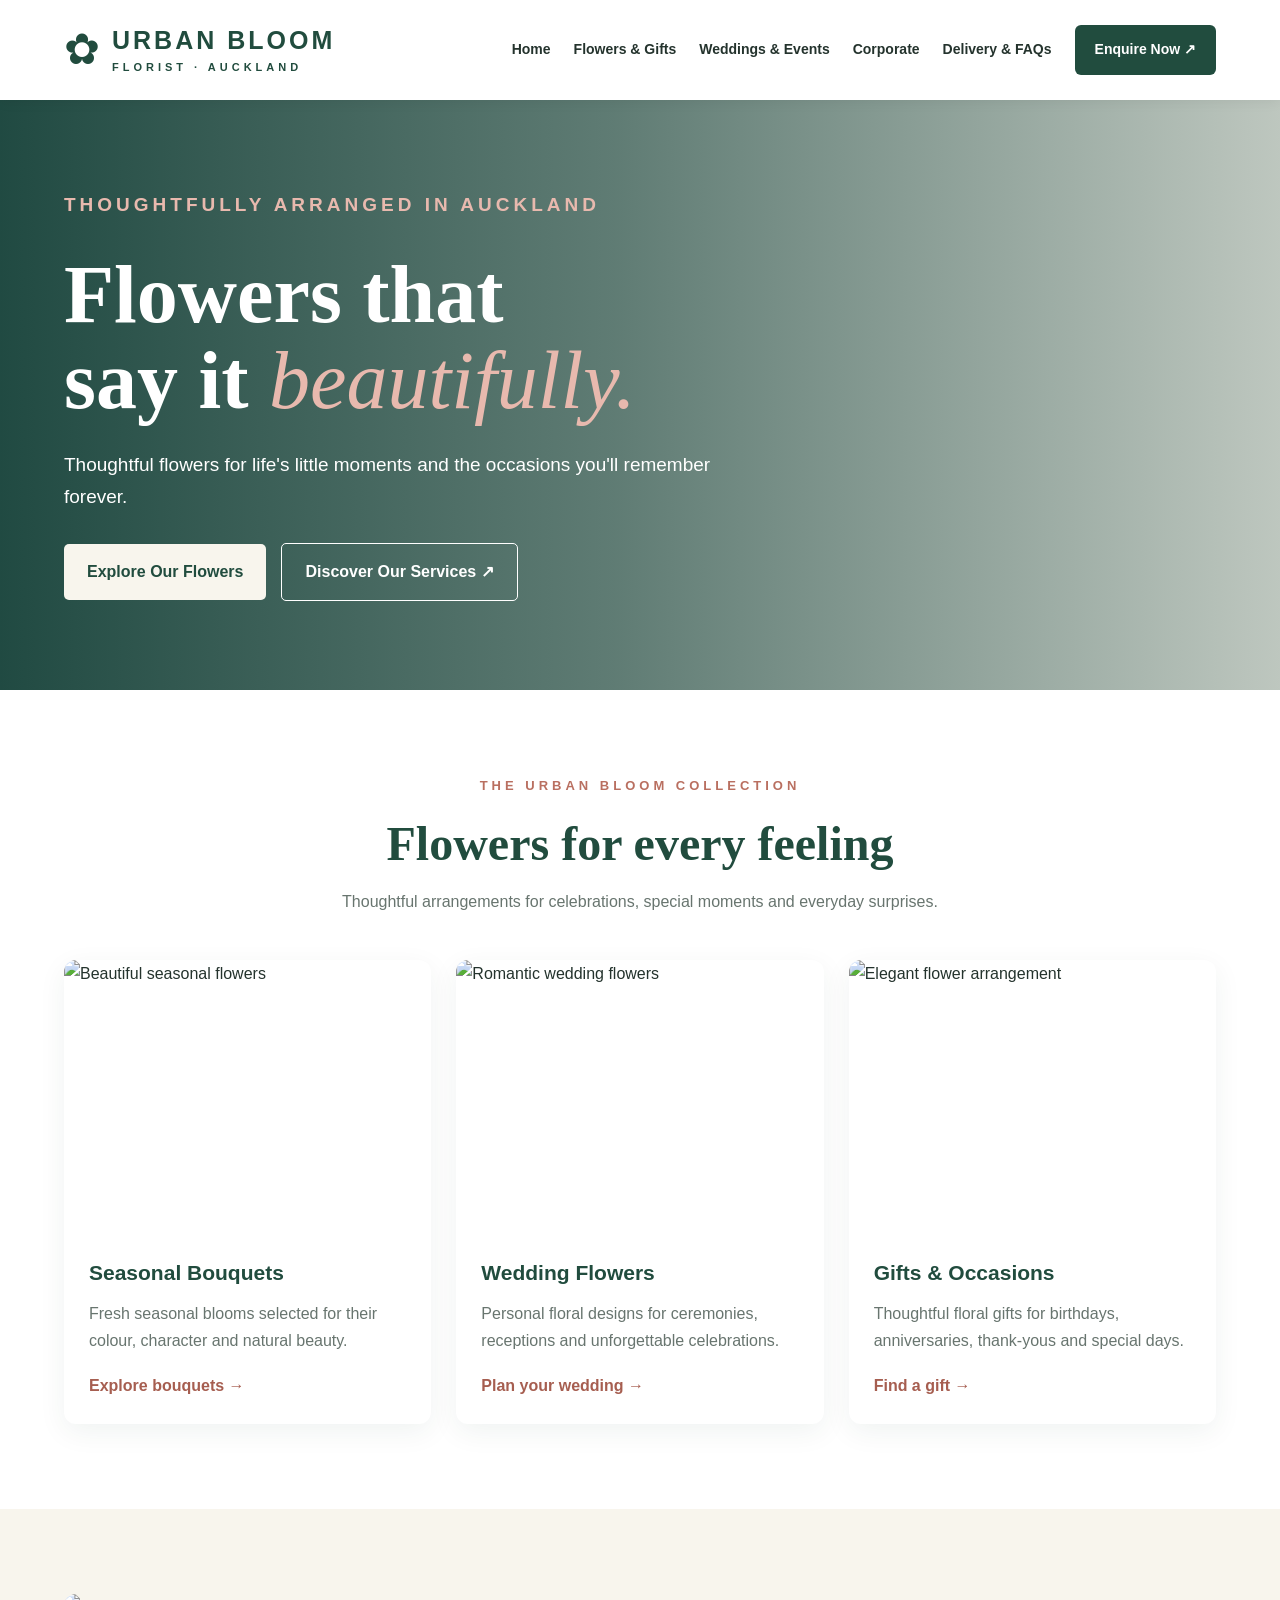
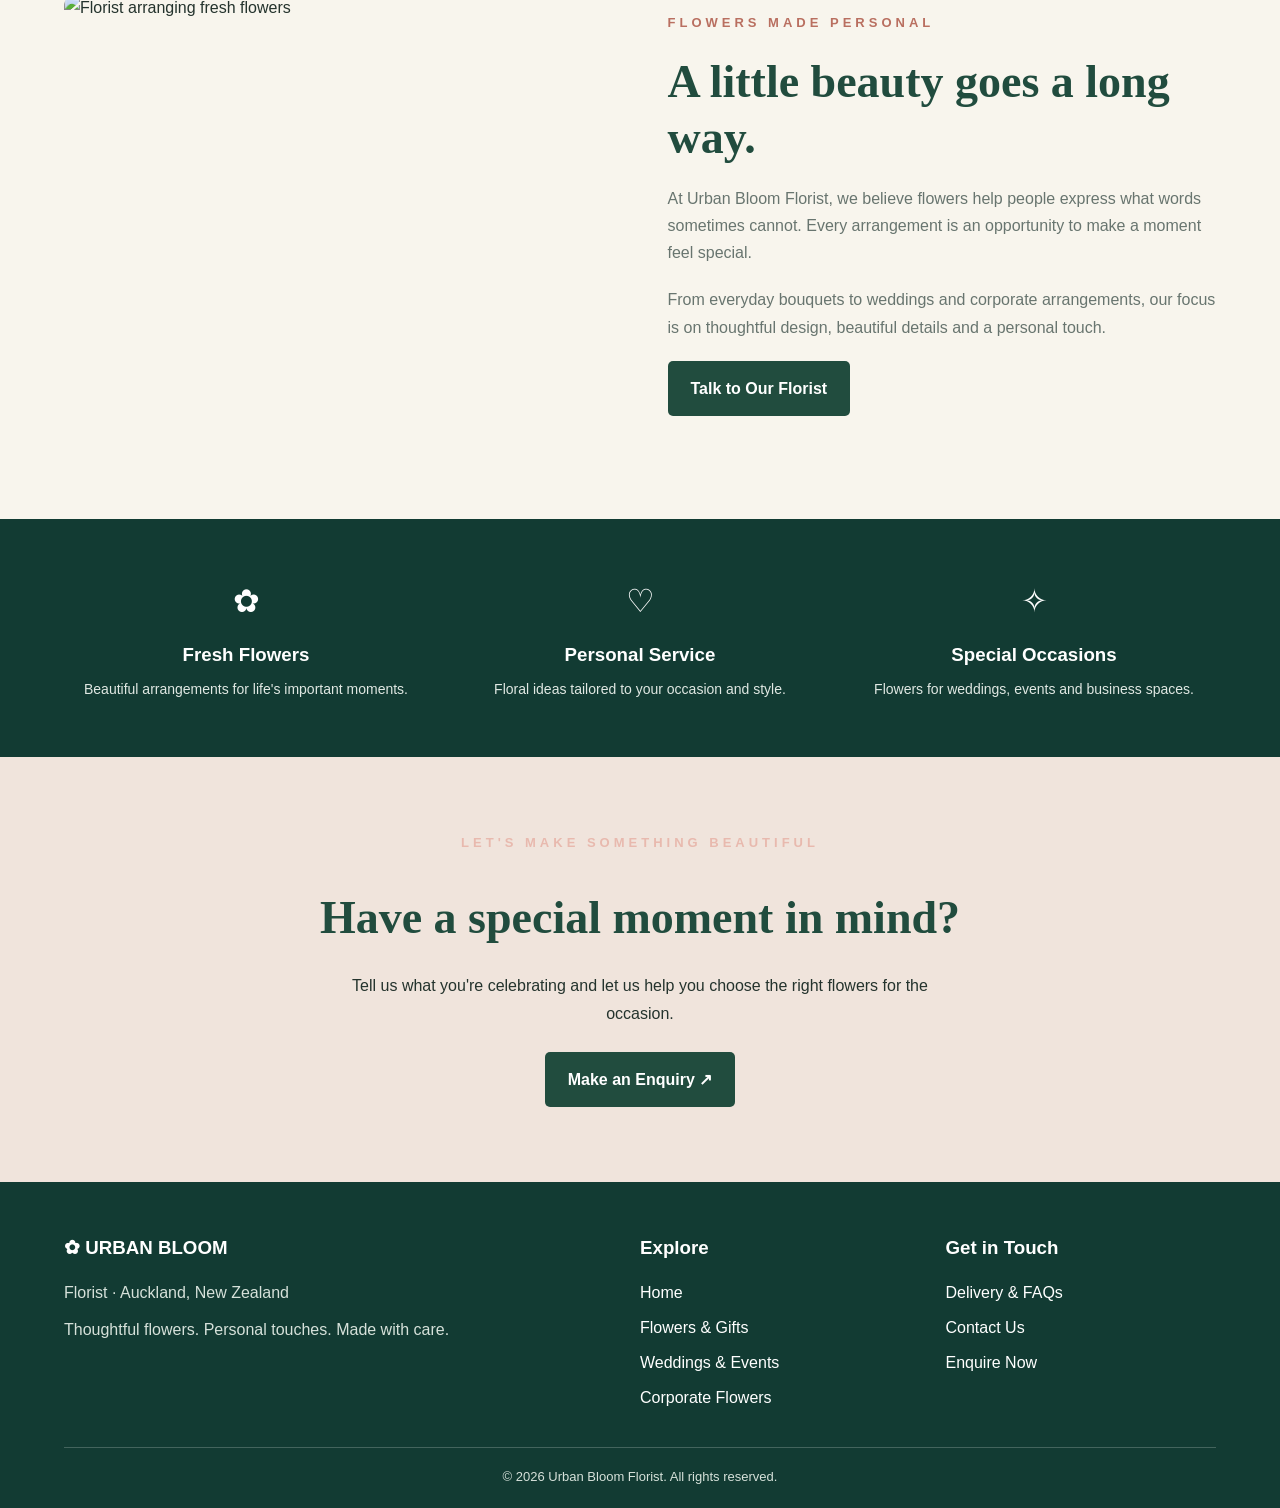
==== index.html @ 21e178bb "Initial commit: Urban Bloom Florist website" ====
<!DOCTYPE html>
<html lang="en-NZ">
<head>
  <meta charset="UTF-8">
  <meta name="viewport" content="width=device-width, initial-scale=1.0">

  <title>Urban Bloom Florist | Auckland</title>
  <meta name="description" content="Beautiful flower arrangements, wedding flowers, corporate flowers and flower delivery in Auckland.">

  <style>
    :root {
      --green: #214c3e;
      --dark: #123b33;
      --cream: #f8f5ed;
      --pink: #e8b9ae;
      --text: #24332d;
      --white: #ffffff;
    }

    * {
      box-sizing: border-box;
      margin: 0;
      padding: 0;
    }

    html {
      scroll-behavior: smooth;
    }

    body {
      font-family: Arial, Helvetica, sans-serif;
      color: var(--text);
      background: var(--cream);
      line-height: 1.7;
    }

    a {
      color: inherit;
      text-decoration: none;
    }

    img {
      display: block;
      width: 100%;
      object-fit: cover;
    }

    .container {
      width: min(1180px, 90%);
      margin: auto;
    }

    /* HEADER */

    .site-header {
      background: var(--white);
      position: sticky;
      top: 0;
      z-index: 1000;
      box-shadow: 0 2px 12px #00000010;
    }

    .header-inner {
      min-height: 100px;
      display: flex;
      align-items: center;
      justify-content: space-between;
      gap: 25px;
    }

    .brand {
      display: flex;
      align-items: center;
      gap: 12px;
      color: var(--green);
      flex-shrink: 0;
    }

    .brand-mark {
      font-size: 43px;
    }

    .brand-name {
      display: block;
      font-size: 25px;
      font-weight: 800;
      letter-spacing: 3px;
      line-height: 1.4;
    }

    .brand-tagline {
      display: block;
      font-size: 11px;
      letter-spacing: 4px;
      font-weight: bold;
    }

    .main-nav {
      display: flex;
      align-items: center;
      gap: 23px;
    }

    .main-nav a {
      font-weight: 600;
      font-size: 14px;
      transition: color 0.2s;
    }

    .main-nav a:hover {
      color: #b96f60;
    }

    .nav-cta {
      background: var(--green);
      color: white !important;
      padding: 13px 20px;
      border-radius: 6px;
    }

    .menu-toggle {
      display: none;
      border: 1px solid #ddd;
      background: white;
      color: var(--green);
      font-size: 27px;
      padding: 5px 14px;
      border-radius: 6px;
      cursor: pointer;
    }

    /* HERO */

    .hero {
      min-height: 590px;
      display: flex;
      align-items: center;
      color: white;
      background:
        linear-gradient(90deg, #103d35ed 0%, #103d35a8 48%, #103d3540 100%),
        url("https://images.unsplash.com/photo-1490750967868-88aa4486c946?auto=format&fit=crop&w=2000&q=85")
        center 55% / cover no-repeat;
    }

    .hero-content {
      max-width: 850px;
      padding: 85px 0;
    }

    .eyebrow {
      color: var(--pink);
      font-size: 13px;
      font-weight: bold;
      letter-spacing: 4px;
      text-transform: uppercase;
      margin-bottom: 18px;
    }

    .hero h1 {
      font-family: Georgia, "Times New Roman", serif;
      font-size: clamp(43px, 6.5vw, 82px);
      line-height: 1.05;
      margin-bottom: 25px;
      max-width: 850px;
    }

    .hero h1 em {
      color: var(--pink);
      font-weight: normal;
    }

    .hero p {
      max-width: 650px;
      font-size: 19px;
      margin-bottom: 30px;
    }

    .button-row {
      display: flex;
      flex-wrap: wrap;
      gap: 15px;
      align-items: center;
    }

    .button {
      display: inline-block;
      padding: 14px 23px;
      border-radius: 5px;
      font-weight: bold;
      transition: transform 0.2s, opacity 0.2s;
    }

    .button:hover {
      transform: translateY(-2px);
      opacity: 0.9;
    }

    .button-light {
      background: var(--cream);
      color: var(--green);
    }

    .button-green {
      background: var(--green);
      color: white;
    }

    .button-outline {
      color: white;
      border: 1px solid white;
    }

    /* GENERAL SECTIONS */

    .section {
      padding: 85px 0;
    }

    .section-white {
      background: white;
    }

    .section-heading {
      text-align: center;
      max-width: 700px;
      margin: 0 auto 45px;
    }

    .section-heading .eyebrow {
      color: #b96f60;
    }

    .section-heading h2 {
      font-family: Georgia, "Times New Roman", serif;
      font-size: clamp(32px, 4vw, 48px);
      line-height: 1.2;
      margin-bottom: 15px;
      color: var(--green);
    }

    .section-heading p {
      color: #68756f;
    }

    /* FLOWER CARDS */

    .card-grid {
      display: grid;
      grid-template-columns: repeat(3, minmax(0, 1fr));
      gap: 25px;
    }

    .flower-card {
      background: white;
      border-radius: 12px;
      overflow: hidden;
      box-shadow: 0 8px 28px #123b3310;
      transition: transform 0.2s;
    }

    .flower-card:hover {
      transform: translateY(-5px);
    }

    .flower-card img {
      height: 270px;
    }

    .card-content {
      padding: 25px;
    }

    .card-content h3 {
      color: var(--green);
      font-size: 21px;
      margin-bottom: 9px;
    }

    .card-content p {
      color: #68756f;
      margin-bottom: 18px;
    }

    .text-link {
      color: #a65e50;
      font-weight: bold;
    }

    /* ABOUT SECTION */

    .about-grid {
      display: grid;
      grid-template-columns: 1fr 1fr;
      align-items: center;
      gap: 55px;
    }

    .about-image {
      height: 440px;
      border-radius: 12px;
    }

    .about-copy .eyebrow {
      color: #b96f60;
    }

    .about-copy h2 {
      color: var(--green);
      font-family: Georgia, "Times New Roman", serif;
      font-size: clamp(32px, 4vw, 46px);
      line-height: 1.2;
      margin-bottom: 20px;
    }

    .about-copy p {
      margin-bottom: 20px;
      color: #68756f;
    }

    /* SERVICE STRIP */

    .service-strip {
      background: var(--dark);
      color: white;
      padding: 55px 0;
    }

    .service-grid {
      display: grid;
      grid-template-columns: repeat(3, 1fr);
      gap: 30px;
      text-align: center;
    }

    .service-item span {
      display: block;
      font-size: 32px;
      margin-bottom: 10px;
    }

    .service-item h3 {
      margin-bottom: 8px;
    }

    .service-item p {
      color: #e0e8e3;
      font-size: 14px;
    }

    /* CALL TO ACTION */

    .cta {
      text-align: center;
      padding: 75px 20px;
      background: #f0e4dc;
    }

    .cta h2 {
      font-family: Georgia, "Times New Roman", serif;
      color: var(--green);
      font-size: clamp(32px, 4vw, 46px);
      margin-bottom: 15px;
    }

    .cta p {
      margin: 0 auto 25px;
      max-width: 600px;
    }

    /* FOOTER */

    .footer {
      background: #123b33;
      color: white;
      padding: 50px 0 20px;
    }

    .footer-grid {
      display: grid;
      grid-template-columns: 2fr 1fr 1fr;
      gap: 35px;
      margin-bottom: 35px;
    }

    .footer h3 {
      margin-bottom: 15px;
    }

    .footer p {
      color: #d6e1da;
      margin-bottom: 10px;
    }

    .footer-links {
      display: flex;
      flex-direction: column;
      gap: 8px;
    }

    .footer a:hover {
      color: var(--pink);
    }

    .footer-bottom {
      border-top: 1px solid #ffffff35;
      padding-top: 18px;
      text-align: center;
      color: #d6e1da;
      font-size: 13px;
    }

    /* MOBILE NAVIGATION */

    @media (max-width: 1000px) {
      .header-inner {
        min-height: 85px;
      }

      .brand-name {
        font-size: 21px;
      }

      .menu-toggle {
        display: block;
      }

      .main-nav {
        display: none;
        position: absolute;
        top: 100%;
        left: 0;
        width: 100%;
        background: white;
        padding: 20px 5%;
        box-shadow: 0 10px 20px #00000012;
        flex-direction: column;
        align-items: stretch;
        gap: 0;
      }

      .main-nav.is-open {
        display: flex;
      }

      .main-nav a {
        padding: 14px 0;
        border-bottom: 1px solid #e2e6e1;
      }

      .main-nav .nav-cta {
        text-align: center;
        margin-top: 12px;
        padding: 13px;
      }

      .card-grid {
        grid-template-columns: repeat(2, minmax(0, 1fr));
      }
    }

    @media (max-width: 650px) {
      .container {
        width: 90%;
      }

      .brand-mark {
        font-size: 34px;
      }

      .brand-name {
        font-size: 17px;
        letter-spacing: 2px;
      }

      .brand-tagline {
        font-size: 9px;
        letter-spacing: 2px;
      }

      .hero {
        min-height: 570px;
        background-position: 58% center;
      }

      .hero-content {
        padding: 65px 0;
      }

      .hero p {
        font-size: 16px;
      }

      .button-row {
        align-items: stretch;
        flex-direction: column;
      }

      .button-row .button {
        text-align: center;
      }

      .section {
        padding: 60px 0;
      }

      .card-grid,
      .about-grid,
      .service-grid,
      .footer-grid {
        grid-template-columns: 1fr;
      }

      .flower-card img {
        height: 260px;
      }

      .about-image {
        height: 300px;
      }

      .service-grid {
        gap: 35px;
      }

      .footer-grid {
        gap: 25px;
      }
    }
  </style>
</head>

<body>

  <!-- HEADER AND PAGE LINKS -->

  <header class="site-header">
    <div class="container header-inner">

      <a class="brand" href="index.html" aria-label="Urban Bloom home">
        <span class="brand-mark">✿</span>
        <span>
          <span class="brand-name">URBAN BLOOM</span>
          <span class="brand-tagline">FLORIST · AUCKLAND</span>
        </span>
      </a>

      <button
        class="menu-toggle"
        id="menu-toggle"
        aria-label="Open navigation"
        aria-expanded="false"
        aria-controls="main-nav">
        ☰
      </button>

      <nav class="main-nav" id="main-nav">
        <a href="index.html">Home</a>
        <a href="flowers.html">Flowers &amp; Gifts</a>
        <a href="weddings.html">Weddings &amp; Events</a>
        <a href="corporate.html">Corporate</a>
        <a href="contact.html">Delivery &amp; FAQs</a>
        <a class="nav-cta" href="contact.html">Enquire Now ↗</a>
      </nav>

    </div>
  </header>

  <main>

    <!-- HERO -->

    <section class="hero">
      <div class="container">
        <div class="hero-content">
          <p class="eyebrow">Thoughtfully arranged in Auckland</p>

          <h1>Flowers that<br>say it <em>beautifully.</em></h1>

          <p>
            Thoughtful flowers for life's little moments and
            the occasions you'll remember forever.
          </p>

          <div class="button-row">
            <a class="button button-light" href="flowers.html">
              Explore Our Flowers
            </a>

            <a class="button button-outline" href="weddings.html">
              Discover Our Services ↗
            </a>
          </div>
        </div>
      </div>
    </section>

    <!-- FLOWER COLLECTION -->

    <section class="section section-white" id="collection">
      <div class="container">

        <div class="section-heading">
          <p class="eyebrow">The Urban Bloom Collection</p>
          <h2>Flowers for every feeling</h2>
          <p>
            Thoughtful arrangements for celebrations,
            special moments and everyday surprises.
          </p>
        </div>

        <div class="card-grid">

          <article class="flower-card">
            <img
              src="https://images.unsplash.com/photo-1490750967868-88aa4486c946?auto=format&fit=crop&w=800&q=80"
              alt="Beautiful seasonal flowers"
              loading="lazy">

            <div class="card-content">
              <h3>Seasonal Bouquets</h3>
              <p>
                Fresh seasonal blooms selected for their
                colour, character and natural beauty.
              </p>
              <a class="text-link" href="flowers.html">
                Explore bouquets →
              </a>
            </div>
          </article>

          <article class="flower-card">
            <img
              src="https://images.unsplash.com/photo-1523438885200-e635ba2c371e?auto=format&fit=crop&w=800&q=80"
              alt="Romantic wedding flowers"
              loading="lazy">

            <div class="card-content">
              <h3>Wedding Flowers</h3>
              <p>
                Personal floral designs for ceremonies,
                receptions and unforgettable celebrations.
              </p>
              <a class="text-link" href="weddings.html">
                Plan your wedding →
              </a>
            </div>
          </article>

          <article class="flower-card">
            <img
              src="https://images.unsplash.com/photo-1563241527-3004b7be0ffd?auto=format&fit=crop&w=800&q=80"
              alt="Elegant flower arrangement"
              loading="lazy">

            <div class="card-content">
              <h3>Gifts &amp; Occasions</h3>
              <p>
                Thoughtful floral gifts for birthdays,
                anniversaries, thank-yous and special days.
              </p>
              <a class="text-link" href="flowers.html">
                Find a gift →
              </a>
            </div>
          </article>

        </div>
      </div>
    </section>

    <!-- ABOUT -->

    <section class="section">
      <div class="container about-grid">

        <img
          class="about-image"
          src="https://images.unsplash.com/photo-1457089328109-e5d9bd499191?auto=format&fit=crop&w=1000&q=80"
          alt="Florist arranging fresh flowers"
          loading="lazy">

        <div class="about-copy">
          <p class="eyebrow">Flowers made personal</p>

          <h2>A little beauty goes a long way.</h2>

          <p>
            At Urban Bloom Florist, we believe flowers
            help people express what words sometimes cannot.
            Every arrangement is an opportunity to make
            a moment feel special.
          </p>

          <p>
            From everyday bouquets to weddings and
            corporate arrangements, our focus is on
            thoughtful design, beautiful details and
            a personal touch.
          </p>

          <a class="button button-green" href="contact.html">
            Talk to Our Florist
          </a>
        </div>

      </div>
    </section>

    <!-- SERVICES -->

    <section class="service-strip">
      <div class="container service-grid">

        <div class="service-item">
          <span>✿</span>
          <h3>Fresh Flowers</h3>
          <p>Beautiful arrangements for life's important moments.</p>
        </div>

        <div class="service-item">
          <span>♡</span>
          <h3>Personal Service</h3>
          <p>Floral ideas tailored to your occasion and style.</p>
        </div>

        <div class="service-item">
          <span>✧</span>
          <h3>Special Occasions</h3>
          <p>Flowers for weddings, events and business spaces.</p>
        </div>

      </div>
    </section>

    <!-- ENQUIRY -->

    <section class="cta">
      <div class="container">
        <p class="eyebrow">Let's make something beautiful</p>
        <h2>Have a special moment in mind?</h2>
        <p>
          Tell us what you're celebrating and let us help
          you choose the right flowers for the occasion.
        </p>
        <a class="button button-green" href="contact.html">
          Make an Enquiry ↗
        </a>
      </div>
    </section>

  </main>

  <!-- FOOTER -->

  <footer class="footer">
    <div class="container">

      <div class="footer-grid">

        <div>
          <h3>✿ URBAN BLOOM</h3>
          <p>Florist · Auckland, New Zealand</p>
          <p>Thoughtful flowers. Personal touches. Made with care.</p>
        </div>

        <div>
          <h3>Explore</h3>
          <div class="footer-links">
            <a href="index.html">Home</a>
            <a href="flowers.html">Flowers &amp; Gifts</a>
            <a href="weddings.html">Weddings &amp; Events</a>
            <a href="corporate.html">Corporate Flowers</a>
          </div>
        </div>

        <div>
          <h3>Get in Touch</h3>
          <div class="footer-links">
            <a href="contact.html">Delivery &amp; FAQs</a>
            <a href="contact.html">Contact Us</a>
            <a href="contact.html">Enquire Now</a>
          </div>
        </div>

      </div>

      <div class="footer-bottom">
        © <span id="current-year">2026</span> Urban Bloom Florist.
        All rights reserved.
      </div>

    </div>
  </footer>

  <!-- MENU JAVASCRIPT -->

  <script>
    const menuButton = document.getElementById("menu-toggle");
    const navigation = document.getElementById("main-nav");

    menuButton.addEventListener("click", function () {
      const isOpen = navigation.classList.toggle("is-open");

      menuButton.setAttribute("aria-expanded", String(isOpen));
      menuButton.setAttribute(
        "aria-label",
        isOpen ? "Close navigation" : "Open navigation"
      );
      menuButton.textContent = isOpen ? "✕" : "☰";
    });

    navigation.querySelectorAll("a").forEach(function (link) {
      link.addEventListener("click", function () {
        navigation.classList.remove("is-open");
        menuButton.setAttribute("aria-expanded", "false");
        menuButton.setAttribute("aria-label", "Open navigation");
        menuButton.textContent = "☰";
      });
    });

    document.getElementById("current-year").textContent =
      new Date().getFullYear();
  </script>

</body>
</html>
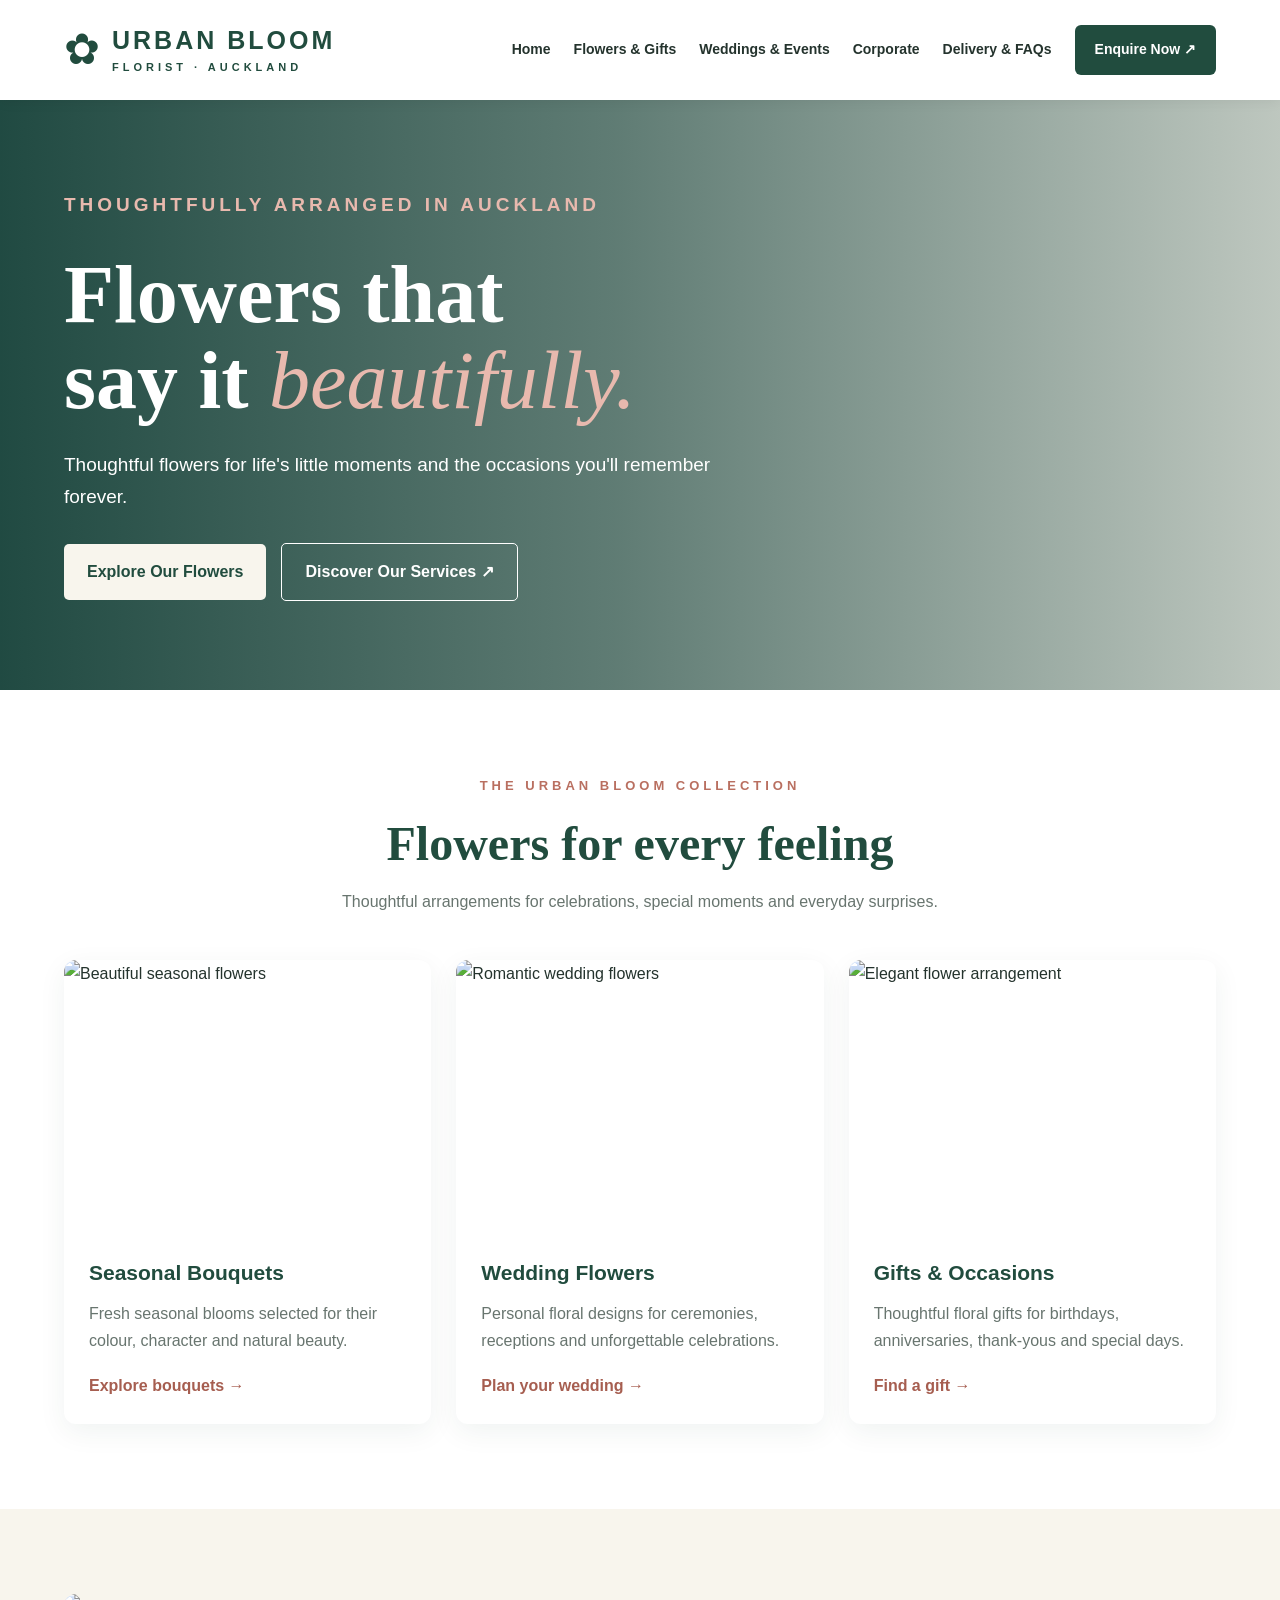
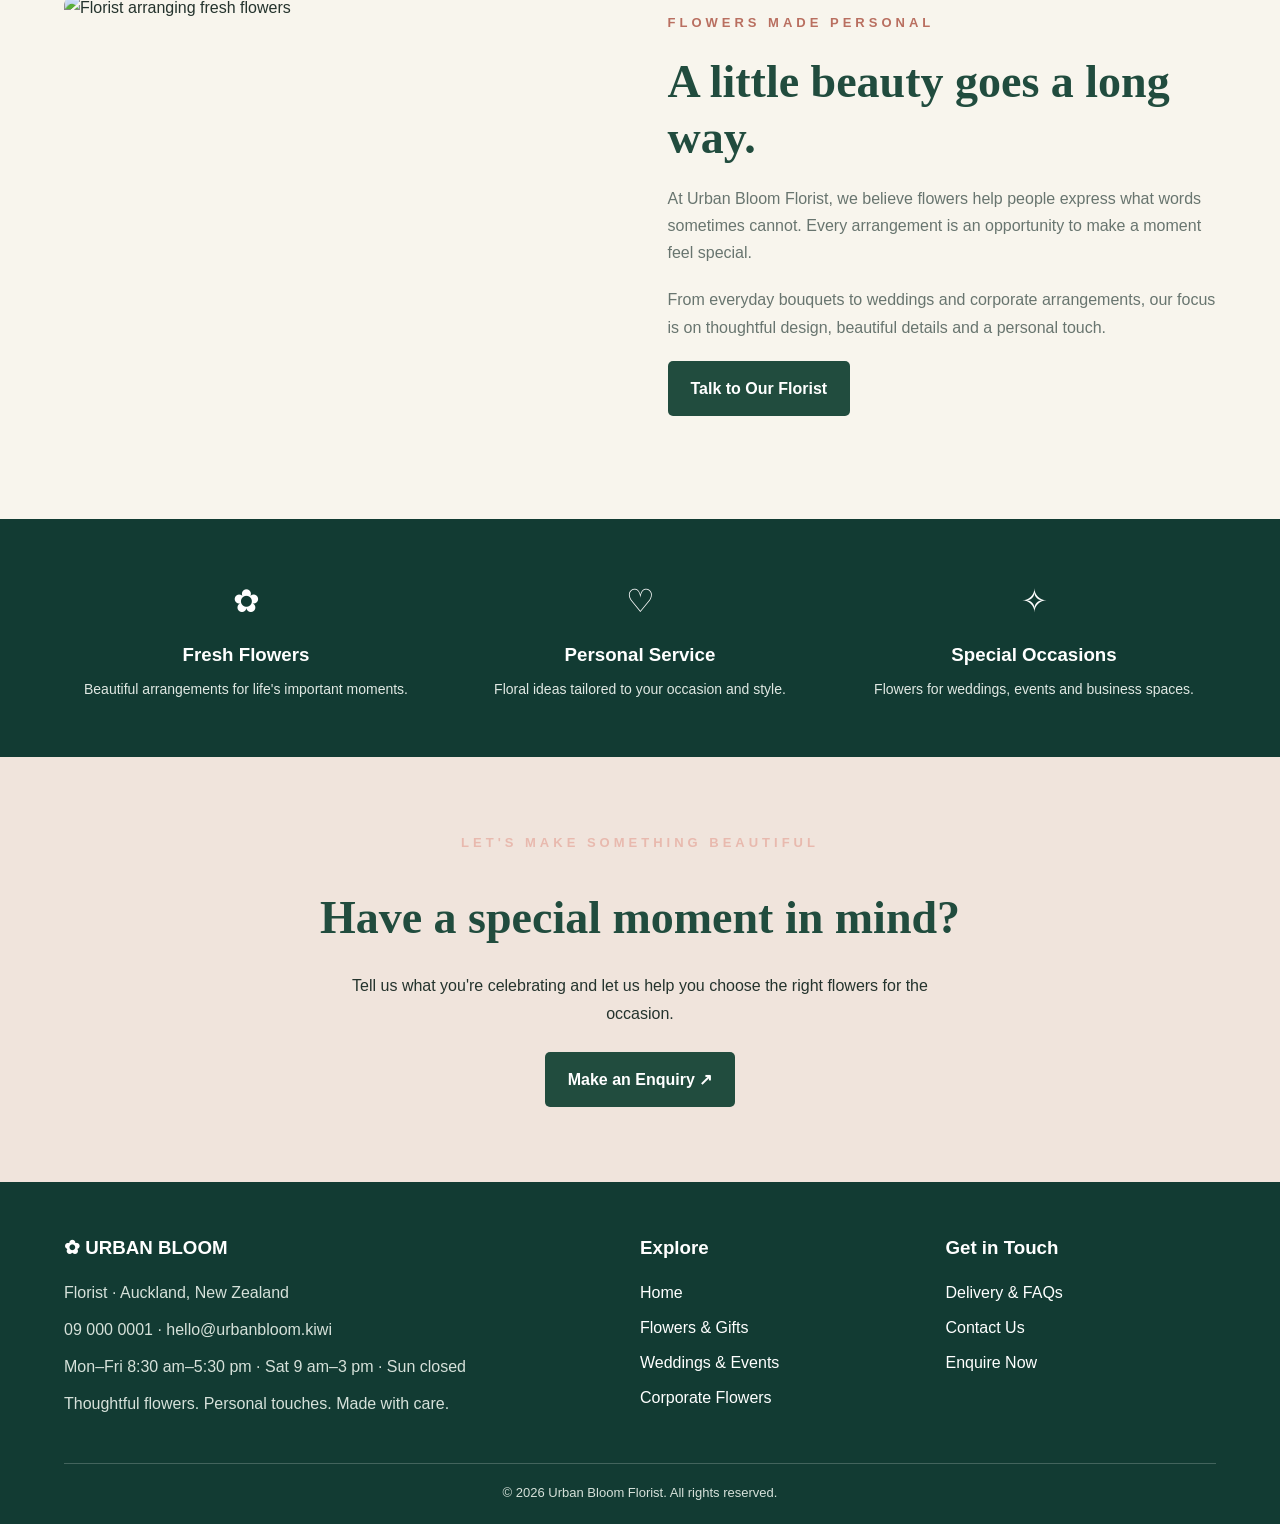
==== commit 2e8abede: "Add files via upload Complete Urban Bloom Florist Assignment 2B" ====
--- a/index.html
+++ b/index.html
@@ -39,6 +39,10 @@
       color: inherit;
       text-decoration: none;
     }
+
+    .skip-link { position: absolute; left: -9999px; top: 8px; z-index: 2000; background: #fff; color: #123b33; padding: 12px 16px; border-radius: 6px; }
+    .skip-link:focus { left: 12px; }
+    :focus-visible { outline: 3px solid #b96f60; outline-offset: 3px; }
 
     img {
       display: block;
@@ -139,7 +143,7 @@
       color: white;
       background:
         linear-gradient(90deg, #103d35ed 0%, #103d35a8 48%, #103d3540 100%),
-        url("https://images.unsplash.com/photo-1490750967868-88aa4486c946?auto=format&fit=crop&w=2000&q=85")
+        url("images/bouquet-feature.svg")
         center 55% / cover no-repeat;
     }
 
@@ -531,6 +535,7 @@
 </head>
 
 <body>
+  <a class="skip-link" href="#main-content">Skip to content</a>
 
   <!-- HEADER AND PAGE LINKS -->
 
@@ -550,7 +555,7 @@
         id="menu-toggle"
         aria-label="Open navigation"
         aria-expanded="false"
-        aria-controls="main-nav">
+        aria-controls="main-nav" type="button">
         ☰
       </button>
 
@@ -566,7 +571,7 @@
     </div>
   </header>
 
-  <main>
+  <main id="main-content">
 
     <!-- HERO -->
 
@@ -613,7 +618,7 @@
 
           <article class="flower-card">
             <img
-              src="https://images.unsplash.com/photo-1490750967868-88aa4486c946?auto=format&fit=crop&w=800&q=80"
+              src="images/auckland-sunrise.svg"
               alt="Beautiful seasonal flowers"
               loading="lazy">
 
@@ -631,7 +636,7 @@
 
           <article class="flower-card">
             <img
-              src="https://images.unsplash.com/photo-1523438885200-e635ba2c371e?auto=format&fit=crop&w=800&q=80"
+              src="images/wedding-florals.svg"
               alt="Romantic wedding flowers"
               loading="lazy">
 
@@ -649,7 +654,7 @@
 
           <article class="flower-card">
             <img
-              src="https://images.unsplash.com/photo-1563241527-3004b7be0ffd?auto=format&fit=crop&w=800&q=80"
+              src="images/soft-blush.svg"
               alt="Elegant flower arrangement"
               loading="lazy">
 
@@ -676,7 +681,7 @@
 
         <img
           class="about-image"
-          src="https://images.unsplash.com/photo-1457089328109-e5d9bd499191?auto=format&fit=crop&w=1000&q=80"
+          src="images/corporate-florals.svg"
           alt="Florist arranging fresh flowers"
           loading="lazy">
 
@@ -761,6 +766,8 @@
         <div>
           <h3>✿ URBAN BLOOM</h3>
           <p>Florist · Auckland, New Zealand</p>
+          <p>09 000 0001 · hello@urbanbloom.kiwi</p>
+          <p>Mon–Fri 8:30 am–5:30 pm · Sat 9 am–3 pm · Sun closed</p>
           <p>Thoughtful flowers. Personal touches. Made with care.</p>
         </div>
 
@@ -793,35 +800,7 @@
     </div>
   </footer>
 
-  <!-- MENU JAVASCRIPT -->
-
-  <script>
-    const menuButton = document.getElementById("menu-toggle");
-    const navigation = document.getElementById("main-nav");
-
-    menuButton.addEventListener("click", function () {
-      const isOpen = navigation.classList.toggle("is-open");
-
-      menuButton.setAttribute("aria-expanded", String(isOpen));
-      menuButton.setAttribute(
-        "aria-label",
-        isOpen ? "Close navigation" : "Open navigation"
-      );
-      menuButton.textContent = isOpen ? "✕" : "☰";
-    });
-
-    navigation.querySelectorAll("a").forEach(function (link) {
-      link.addEventListener("click", function () {
-        navigation.classList.remove("is-open");
-        menuButton.setAttribute("aria-expanded", "false");
-        menuButton.setAttribute("aria-label", "Open navigation");
-        menuButton.textContent = "☰";
-      });
-    });
-
-    document.getElementById("current-year").textContent =
-      new Date().getFullYear();
-  </script>
+  <script src="script.js" defer></script>
 
 </body>
 </html>
